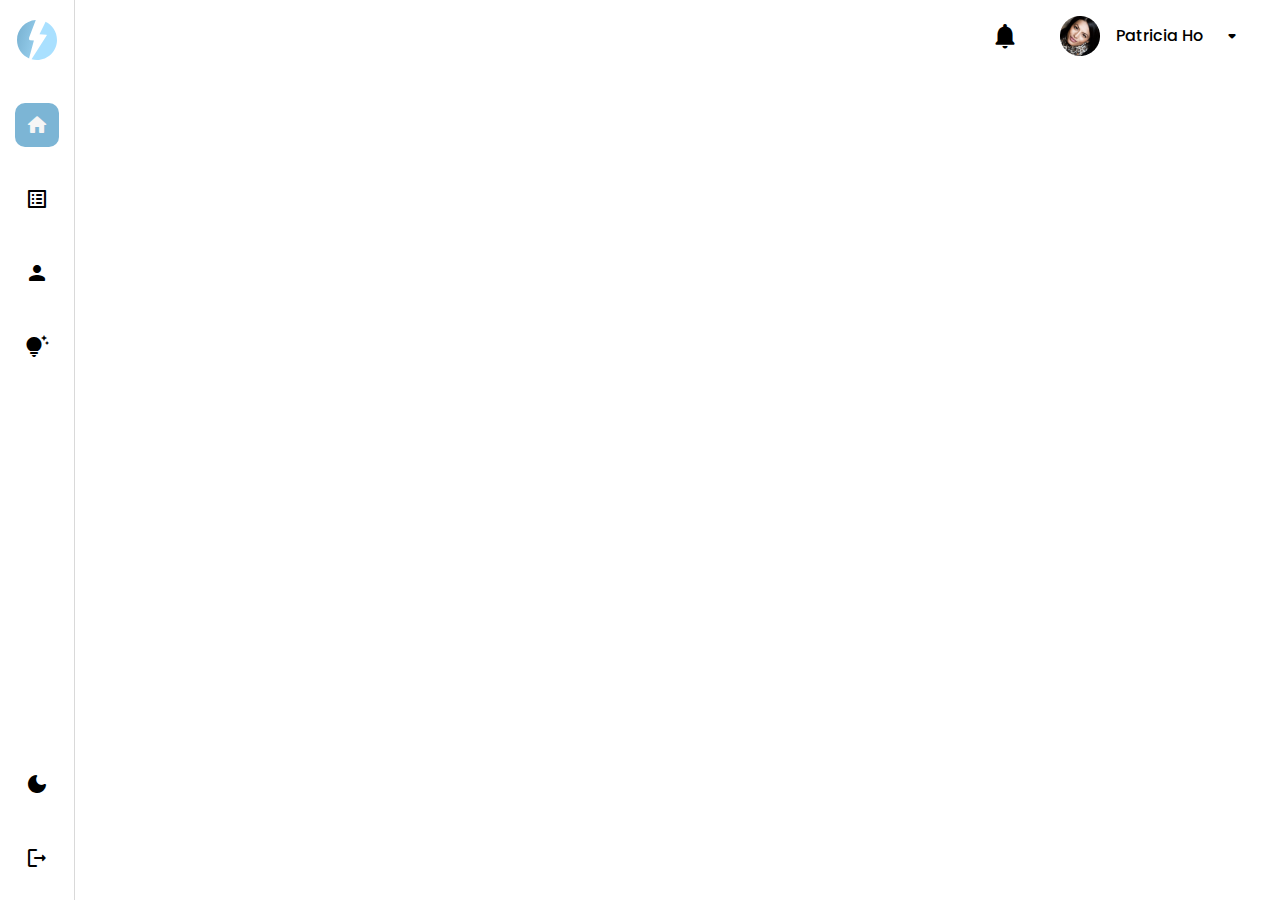
==== dashboard/index.html @ e84d1973 "loader and sidebar for dashboard (sidebar still in progress for responsive)" ====
<!DOCTYPE html>
<html lang="en">
<head>
    <meta charset="UTF-8">
    <meta http-equiv="X-UA-Compatible" content="IE=edge">
    <meta name="viewport" content="width=device-width, initial-scale=1.0">
    <title>Dashboard Sir-Vice</title>

    <link rel="stylesheet" href="../assets/css/reset.css">
    <link rel="stylesheet" href="../assets/css/style-color.css">

    <link rel="stylesheet" href="../assets/css/style-loader.css">

    <link rel="stylesheet" href="../assets/css/style-sidebar.css">

    <!-- Google Material Icons -->
    <link href="https://fonts.googleapis.com/icon?family=Material+Icons+Round" rel="stylesheet">

    <!-- Google Fonts -->
    <link rel="preconnect" href="https://fonts.googleapis.com">
    <link rel="preconnect" href="https://fonts.gstatic.com" crossorigin>
    <link href="https://fonts.googleapis.com/css2?family=Poppins:ital,wght@0,100;0,200;0,300;0,400;0,500;0,600;0,700;0,800;0,900;1,100;1,200;1,300;1,400;1,500;1,600;1,700;1,800;1,900&display=swap" rel="stylesheet">
</head>
<body>
    <!-- Sidebar Start -->
    <nav class="sidebar-navigation">
        <ul>
            <div class="logo">
                <svg width="1033" height="1033" viewBox="0 0 1033 1033" fill="none" xmlns="http://www.w3.org/2000/svg">
                    <path fill-rule="evenodd" clip-rule="evenodd"
                        d="M735.358 47.5911C734.027 53.8801 732.009 60.0085 729.241 65.6858L581.07 369.378L761.891 379.378C769.528 379.801 773.883 388.291 769.771 394.74L375.745 1012.65C420.491 1025.3 467.706 1032.07 516.5 1032.07C801.755 1032.07 1033 800.821 1033 515.566C1033 308.545 911.204 129.971 735.358 47.5911ZM485.172 0L315.851 443.301C302.265 478.813 314.333 524.728 337.593 526.014L436.67 531.493L319.131 964.129C316.338 973.346 314.974 982.508 314.766 991.184C129.753 912.612 0 729.242 0 515.566C0 240.829 214.505 16.1937 485.172 0Z"
                        fill="url(#paint0_linear_306_806)" />
                    <defs>
                        <linearGradient id="paint0_linear_306_806" x1="-93.3623" y1="568.565" x2="989.638" y2="856.065"
                            gradientUnits="userSpaceOnUse">
                            <stop offset="0.0558574" stop-color="#7CB5D5" />
                            <stop offset="0.464388" stop-color="#92CAE9" />
                            <stop offset="0.500492" stop-color="#A9E0FF" />
                            <stop offset="1" stop-color="#A9E0FF" />
                        </linearGradient>
                    </defs>
                </svg>
            </div>

            <li class="active">
                <a href="#"><i class="material-icons-round">home</i></a>
                <span class="tooltip">Home</span>
            </li>
            <li>
                <a href="#"></a><i class="material-icons-round">list_alt</i></a>
                <span class="tooltip">Order</span>
            </li>
            <li>
                <a href="#"><i class="material-icons-round">person</i></a>
                <span class="tooltip">Profile</span>
            </li>
            <li>
                <a href="#"><i class="material-icons-round">tips_and_updates</i></a>
                <span class="tooltip">Tips</span>
            </li>
        </ul>

        <ul>
            <li>
                <i class="material-icons-round">dark_mode</i>
                <span class="tooltip">Dark</span>
            </li>
            <li>
                <i class="material-icons-round">logout</i>
                <span class="tooltip">Logout</span>
            </li>
        </ul>
    </nav>
    <!-- Sidebar End -->

    
    <main>
        <!-- Header Start -->
        <header>
            <nav id="navbar-dashboard">
                <div class="notification-sneakpeek">
                    <button class="notification-dropdown">
                        <i class="material-icons-round">
                            notifications
                        </i>
                    </button>
    
                    <div class="notification-dropdown-content">
                        <div class="notification-title-and-link">
                            <h4>Notification</h4>
                            <a href="#">View All</a>
                        </div>
    
                        <div class="notification-all-messages">
                            <a class="notification-message" href="#">
                                <div class="icon-notification-mark">
                                    <i class="material-icons-round info">info</i>
                                </div>
                                <div class="notification-detail-message">
                                    <h5>You have Incoming Order Today</h5>
                                    <p>Just a friendly reminder that you have an order scheduled for today! Our team is working hard to ensure that your
                                        order is processed and delivered on time. You can check the progress of your order at any time on our website, and
                                        we will keep you updated every step of the way.</p>
                                    <time datetime="2022-04-12">Wednesday, 12 April 2022</time>
                                </div>
                            </a>
    
                            <a class="notification-message" href="#">
                                <div class="icon-notification-mark">
                                    <i class="material-icons-round check">check_circle</i>
                                </div>
                                <div class="notification-detail-message">
                                    <h5>Order Successful!</h5>
                                    <p>Congratulations, your order has been successfully processed! You can now check the progress of your order, and we
                                        look forward to providing you with the best possible experience.</p>
                                    <time datetime="2022-04-10">Monday, 10 April 2022</time>
                                </div>
                                
                            </a>
                            
                        </div>
                    </div>
                </div>
                
    
                <div class="profile-sneakpeek">
                    <button class="profile-dropdown">
                        <img src="../assets/image/profile-example.png" alt="Profile Picture">
                        <p class="fullname">Patricia Ho</p>
                        <i class="material-icons-round">arrow_drop_down</i>
                        <!-- <i class="material-icons-round">arrow_drop_up</i> -->
                    </button>
        
                    <div class="profile-dropdown-content">
                        <div class="profile-general-info">
                            <img src="../assets/image/profile-example.png" alt="Profile Picture">
                            <div class="profile-info">
                                <h6 class="fullname">Patricia Ho</h6>
                                <p class="email-address">hopatricia9820@gmail.com</p>
                            </div>
                        </div>
        
                        <div class="profile-dropdown-menu">
                            <a href="#">
                                <i class="material-icons-round">person</i>
                                <p>Profile</p>
                            </a>
                            <a href="#">
                                <i class="material-icons-round">logout</i>
                                <p>Logout</p>
                            </a>
                        </div>
                    </div>
                </div>
                
            </nav>
        </header>
        <!-- Header End-->

        <!-- Section Start -->
        <section id="#home">
            <div class="container">
                <div class="welcome-for-user">
                    <div class="welcome-content">

                    </div>
                    <div class="welcome-mascot-image">
                        
                    </div>
                </div>
            </div>
        </section>
        <!-- Section End-->
    </main>

    <!-- Main End -->

    <!-- Preloader Start -->
    <div id="preloader">
        <div class="lds-ellipsis">
            <div></div>
            <div></div>
            <div></div>
            <div></div>
        </div>
    </div>
    <!-- Preloader End -->

    <script src="../assets/js/script.js"></script>
    <script src="../assets/js/script-loader.js"></script>
    <script src="../assets/js/script-sidebar.js"></script>
</body>
</html>
---- assets/css/style-color.css ----
:root {
    --background-color: #FFFFFF;
    --text-color: #000000;
    --border-color: #D9D9D9;
    --icon-color: #F5F5F5;
    --icon-color-default: #000000;
    --primary-color: #7CB5D5;
    --button-text-primary-color: #FFFFFF;
    --quote-color: #F2F2F2;
    --footer-background-color: linear-gradient(180deg, rgba(233, 247, 255, 0) 44.06%, #E9F7FF 100%);
    --dots-color: #BEE7FF;

    --success-color: #5CAA96;
}

html[data-theme='light'] {
    --background-color: #FFFFFF;
    --text-color: #000000;
    --border-color: #D9D9D9;
    --icon-color: #F5F5F5;
    --icon-color-default: #000000;
    --primary-color: #7CB5D5;
    --button-text-primary-color: #FFFFFF;
    --quote-color: #F2F2F2;
    --footer-background-color: linear-gradient(180deg, rgba(233, 247, 255, 0) 44.06%, #E9F7FF 100%);
    --dots-color: #BEE7FF;

    --success-color: #5CAA96;
}

/* Masih belum di implement */

/* html[data-theme='dark'] { 
    --background-color: #01162F;
    --text-color: #F5F5F5
    --border-color: #D9D9D9;
    --icon-dolor: #B7E5FF;
    --primary-color: #7CB5D5;
    --quote-color: #F2F2F2;
    --footer-background-color: linear-gradient(180deg, rgba(0, 62, 97, 0) 25.83%, #003E61 100%);
} */
---- assets/css/style-loader.css ----
#preloader{
    width: 100%;
    height: 100vh;
    position: fixed;
    display: flex;
    justify-content: center;
    align-items: center;
    top: 0;
    left: 0;
    background-color: var(--background-color);
    z-index: 10000;
    overflow: hidden;
    transition: opacity 1s ease-in-out; 
}

.lds-ellipsis {
    margin: auto;
    position: relative;
    width: 80px;
    height: 80px;
}

.lds-ellipsis div {
    position: absolute;
    top: 33px;
    width: 13px;
    height: 13px;
    border-radius: 50%;
    background: var(--primary-color);
    animation-timing-function: cubic-bezier(0, 1, 1, 0);
}

.lds-ellipsis div:nth-child(1) {
    left: 8px;
    animation: lds-ellipsis1 0.6s infinite;
}

.lds-ellipsis div:nth-child(2) {
    left: 8px;
    animation: lds-ellipsis2 0.6s infinite;
}

.lds-ellipsis div:nth-child(3) {
    left: 32px;
    animation: lds-ellipsis2 0.6s infinite;
}

.lds-ellipsis div:nth-child(4) {
    left: 56px;
    animation: lds-ellipsis3 0.6s infinite;
}

@keyframes lds-ellipsis1 {
    0% {
        transform: scale(0);
    }

    100% {
        transform: scale(1);
    }
}

@keyframes lds-ellipsis3 {
    0% {
        transform: scale(1);
    }

    100% {
        transform: scale(0);
    }
}

@keyframes lds-ellipsis2 {
    0% {
        transform: translate(0, 0);
    }

    100% {
        transform: translate(24px, 0);
    }
}
---- assets/css/style-sidebar.css ----
* {
	margin: 0;
	padding: 0;
	list-style: none;
	line-height: 1;
	font-family: 'Poppins', sans-serif;
}

body {
	background-color: var(--background-color);
	overflow: hidden;
	display: flex;
	font-family: 'Poppins', sans-serif;
}

/* Color Variables */
.sidebar-navigation {
	min-height: 100vh;
	width: 80px;
	background-color: var(--background-color);
    display: flex;
    flex-direction: column;
    justify-content: space-between;
	border-right: 1px solid var(--border-color);
}

.sidebar-navigation ul {
	text-align: center;
	color: white;
}

.sidebar-navigation > ul .logo {
	margin: auto;
	padding: 20px 0;
}

.sidebar-navigation > ul .logo svg {
	width: 40px;
	height: 40px;
}

.sidebar-navigation ul li {
	padding: 10px;
	margin: 10px auto;
	cursor: pointer;
	transition: all ease-out 120ms;
	position: relative;
}

.sidebar-navigation ul li i.material-icons-round {
	margin: auto;
	color: var(--icon-color-default);
	background-color: none;
	padding: 10px;
	aspect-ratio: 1/1;
	border-radius: 10px;
	font-size: 24px;
	transition: all ease 450ms;
}

.sidebar-navigation ul li .tooltip {
	display: inline-block;
	position: absolute;
	background-color: var(--icon-color);
	margin: 3px 0;
	color: var(--text-color);
	padding: 10px 15px;
	border-radius: 3px;
	left: 90px;
	opacity: 0;
	visibility: hidden;
	font-size: 12px;
	border: 1px solid var(--border-color);
}

.sidebar-navigation ul li:hover i.material-icons-round{
	background-color: var(--border-color);
}

.sidebar-navigation ul li:hover .tooltip {
	visibility: visible;
	opacity: 1;
}

.sidebar-navigation ul li.active i.material-icons-round  {
	color: var(--icon-color);
	background-color: var(--primary-color);
}

/* Header for Navbar in Dashboard */
main {
	width: 100%;
	padding: 10px;
}

header {
	width: 100%;
}

header > nav#navbar-dashboard{
	display: flex;
	justify-content: flex-end;
	align-items: center;
	padding: 0 15px;
	gap: 20px;
}

/* Notification */

header > nav#navbar-dashboard > .notification-sneakpeek > button.notification-dropdown { 
	display: flex;
	justify-content: space-around;
	align-items: center;
	gap: 10px;
	padding: 5px;
	border: 1px solid transparent;
	border-radius: 5px;
	background: none;
	transition: 0.2s all ease-in-out;
}

header > nav#navbar-dashboard > .notification-sneakpeek > button.notification-dropdown:hover {
	border: 1px solid var(--border-color);
	transition: 0.2s all ease-in-out;
}

header > nav#navbar-dashboard > .notification-sneakpeek > button.notification-dropdown > i {
	font-size: 30px;
	padding: 3px;
	color: var(--icon-color-default);
}

header > nav#navbar-dashboard > .notification-sneakpeek > .notification-dropdown-content {
	display: none;
	margin-top: 10px;
	padding: 15px 25px;
	right: 250px;
	position: absolute;
	background-color: var(--background-color);
	max-width: 400px;
	max-height: 400px;
	box-shadow: 0px 8px 16px 0px rgba(0,0,0,0.1);
	border-radius: 10px;
	border: 2px solid var(--border-color);
	z-index: 1;
	overflow-y: hidden;
}

header > nav#navbar-dashboard > .notification-sneakpeek > .notification-dropdown-content.show {
	display: block;
}

header > nav#navbar-dashboard > .notification-sneakpeek:has(.notification-dropdown-content.show) > button.notification-dropdown{
	border: 1px solid var(--border-color);
	border-radius: 10px;
	transition: 0.2s all ease-in-out;
}

header > nav#navbar-dashboard > .notification-sneakpeek > .notification-dropdown-content > .notification-title-and-link {
	display: flex;
	justify-content: space-between;
	align-items: flex-end;
	padding: 10px 0 15px 0;
	height: 20px;
}

header > nav#navbar-dashboard > .notification-sneakpeek > .notification-dropdown-content > .notification-title-and-link > h4 {
	font-size: 20px;
	font-weight: 500;
	color: var(--text-color);
}

header > nav#navbar-dashboard > .notification-sneakpeek > .notification-dropdown-content > .notification-title-and-link > a {
	font-size: 14px;
	font-weight: 400;
	color: var(--primary-color);
	text-decoration: none;
}

header > nav#navbar-dashboard > .notification-sneakpeek > .notification-dropdown-content > .notification-all-messages {
	display: flex;
	flex-direction: column;
	gap: 10px;
	height: 300px;
	overflow-y: scroll;
}

header > nav#navbar-dashboard > .notification-sneakpeek > .notification-dropdown-content > .notification-all-messages::-webkit-scrollbar {
	width: 10px;
	display: none;
}

header > nav#navbar-dashboard > .notification-sneakpeek > .notification-dropdown-content > .notification-all-messages > a.notification-message{
	display: flex;
	padding: 20px 15px;
	border-radius: 10px;
	border: 2px solid var(--border-color);
	gap: 15px;
	text-decoration: none;
}

header > nav#navbar-dashboard > .notification-sneakpeek > .notification-dropdown-content > .notification-all-messages > a.notification-message > .icon-notification-mark > i{
	font-size: 36px;
	margin-top: -5px;
}

header > nav#navbar-dashboard > .notification-sneakpeek > .notification-dropdown-content > .notification-all-messages > a.notification-message > .icon-notification-mark > i.info{
	color: var(--primary-color);
}

header > nav#navbar-dashboard > .notification-sneakpeek > .notification-dropdown-content > .notification-all-messages > a.notification-message > .icon-notification-mark > i.check{
	color: var(--success-color);
}

header > nav#navbar-dashboard > .notification-sneakpeek > .notification-dropdown-content > .notification-all-messages > a.notification-message > .notification-detail-message {
	display: flex;
	flex-direction: column;
	gap: 10px;
}

header > nav#navbar-dashboard > .notification-sneakpeek > .notification-dropdown-content > .notification-all-messages > a.notification-message > .notification-detail-message > h5{
	font-size: 16px;
	font-weight: 500;
	color: var(--text-color);
	line-height: 24px;
}

header > nav#navbar-dashboard > .notification-sneakpeek > .notification-dropdown-content > .notification-all-messages > a.notification-message > .notification-detail-message > p{
	font-size: 14px;
	font-weight: 400;
	color: var(--text-color);
	line-height: 24px;
}

header > nav#navbar-dashboard > .notification-sneakpeek > .notification-dropdown-content > .notification-all-messages > a.notification-message > .notification-detail-message > time{
	font-size: 12px;
	font-weight: 300;
	color: var(--text-color);
	line-height: 24px;
}

/* For profile dropdown */

header > nav#navbar-dashboard > .profile-sneakpeek > button.profile-dropdown{
	display: flex;
	justify-content: space-around;
	align-items: center;
	gap: 10px;
	padding: 5px 10px;
	border: 1px solid transparent;
	border-radius: 5px;
	background: none;
	transition: 0.2s all ease-in-out;
}

header > nav#navbar-dashboard > .profile-sneakpeek > button.profile-dropdown:hover {
	border: 1px solid var(--border-color);
	transition: 0.2s all ease-in-out;
}

header > nav#navbar-dashboard > .profile-sneakpeek > button.profile-dropdown > p.fullname {
	font-size: 16px;
	min-width: 100px;
	font-weight: 500;
	color: var(--text-color);
}

header > nav#navbar-dashboard > .profile-sneakpeek > .profile-dropdown-content {
	display: none;
	margin-top: 10px;
	right: 25px;
	position: absolute;
	background-color: var(--background-color);
	min-width: 160px;
	box-shadow: 0px 8px 16px 0px rgba(0,0,0,0.1);
	border-radius: 10px;
	border: 2px solid var(--border-color);
	z-index: 1;
}

header > nav#navbar-dashboard > .profile-sneakpeek > .profile-dropdown-content.show {
	display: block;
}

header > nav#navbar-dashboard > .profile-sneakpeek:has(.profile-dropdown-content.show) > button.profile-dropdown{
	border: 1px solid var(--border-color);
	border-radius: 10px;
	transition: 0.2s all ease-in-out;
}

header > nav#navbar-dashboard > .profile-sneakpeek > .profile-dropdown-content > .profile-general-info {
	display: flex;
	justify-content: space-between;
	margin: 15px 20px 0px 20px;
	padding-bottom: 15px;
	align-items: center;
	gap: 15px;
	border-bottom: 2px solid var(--border-color);
}

header > nav#navbar-dashboard > .profile-sneakpeek > .profile-dropdown-content > .profile-general-info > img {
	width: 50px;
	aspect-ratio: 1/1;
	border-radius: 50%;
	margin: auto;
}

header > nav#navbar-dashboard > .profile-sneakpeek > .profile-dropdown-content > .profile-general-info > .profile-info {
	display: flex;
	flex-direction: column;
	justify-content: center;
	gap: 8px;
}

header > nav#navbar-dashboard > .profile-sneakpeek > .profile-dropdown-content > .profile-general-info > .profile-info > h6.fullname {
	font-size: 16px;
	font-weight: 500;
	color: var(--text-color);
}

header > nav#navbar-dashboard > .profile-sneakpeek > .profile-dropdown-content > .profile-general-info > .profile-info > p.email-address {
	font-size: 12px;
	color: var(--text-color);
}

header > nav#navbar-dashboard > .profile-sneakpeek > .profile-dropdown-content > .profile-dropdown-menu {
	display: flex;
	flex-direction: column;
	justify-content: center;
	padding: 10px 0;
}

header > nav#navbar-dashboard > .profile-sneakpeek > .profile-dropdown-content > .profile-dropdown-menu > a{
	display: flex;
	align-items: center;
	text-decoration: none;
	gap: 20px;
	font-size: 14px;
	padding: 10px 20px;
	color: var(--text-color);
	transition: 0.2s all ease-in-out;
}

header > nav#navbar-dashboard > .profile-sneakpeek > .profile-dropdown-content > .profile-dropdown-menu > a:hover{
	background-color: var(--border-color);
	transition: 0.2s all ease-in-out;
}

header > nav#navbar-dashboard > .profile-sneakpeek > .profile-dropdown-content > .profile-dropdown-menu > a > i{
	text-align: center;
}

@media screen and (max-width: 800px) {
	header > nav#navbar-dashboard > .notification-sneakpeek > .notification-dropdown-content {
		right: 10px;
		max-width: 240px;
	}
}

@media screen and (max-width: 400px) {
	header > nav#navbar-dashboard {
		padding: 0 5px;
	}

	header > nav#navbar-dashboard > .notification-sneakpeek > .notification-dropdown-content {
		right: 5px;
		padding: 10px 20px;
		max-width: 200px;
	}

	header > nav#navbar-dashboard > .notification-sneakpeek > .notification-dropdown-content > .notification-title-and-link > h4 {
		font-size: 16px;
	}
	
	header > nav#navbar-dashboard > .notification-sneakpeek > .notification-dropdown-content > .notification-title-and-link > a {
		font-size: 12px;
		font-weight: 400;
		color: var(--primary-color);
		text-decoration: none;
	}

	header > nav#navbar-dashboard > .notification-sneakpeek > .notification-dropdown-content > .notification-all-messages > a.notification-message > .icon-notification-mark > i {
		font-size: 30px;
		margin-top: 0px;
	}

	header > nav#navbar-dashboard > .notification-sneakpeek > .notification-dropdown-content > .notification-all-messages > a.notification-message > .notification-detail-message > h5{
		font-size: 14px;
	}
	
	header > nav#navbar-dashboard > .notification-sneakpeek > .notification-dropdown-content > .notification-all-messages > a.notification-message > .notification-detail-message > p{
		font-size: 12px;
	}
	
	header > nav#navbar-dashboard > .notification-sneakpeek > .notification-dropdown-content > .notification-all-messages > a.notification-message > .notification-detail-message > time{
		font-size: 10px;
	}

	header > nav#navbar-dashboard > .profile-sneakpeek > .profile-dropdown-content {
		right: 5px;
		max-width: 200px;
	}

	header > nav#navbar-dashboard > .profile-sneakpeek > button.profile-dropdown > p.fullname {
		display: none;
	}

	header > nav#navbar-dashboard > .profile-sneakpeek > .profile-dropdown-content > .profile-general-info > img {
		display: none;
	}

	header > nav#navbar-dashboard > .profile-sneakpeek > .profile-dropdown-content > .profile-general-info > .profile-info > h6.fullname {
		font-size: 14px;
		text-align: center;
	}

	header > nav#navbar-dashboard > .profile-sneakpeek > .profile-dropdown-content > .profile-general-info > .profile-info > p.email-address {
		font-size: 10px;
		text-align: center;
	}

	header > nav#navbar-dashboard > .profile-sneakpeek > .profile-dropdown-content > .profile-dropdown-menu > a{
		gap: 10px;
		font-size: 12px;
		padding: 5px 20px;
	}
}
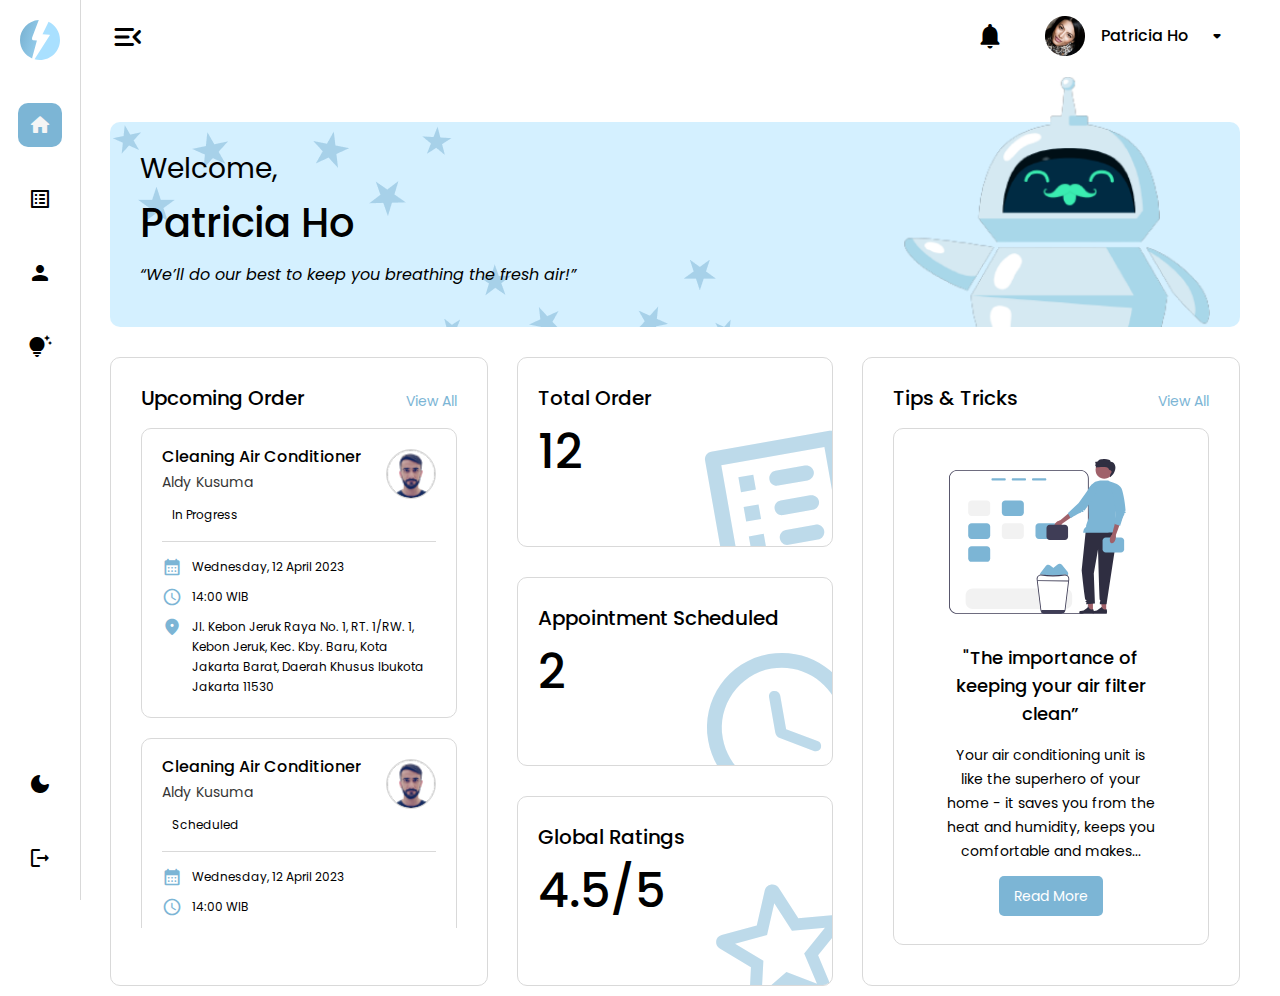
==== commit dce781b0: "continuing the dashboard" ====
--- a/dashboard/index.html
+++ b/dashboard/index.html
@@ -12,6 +12,7 @@
     <link rel="stylesheet" href="../assets/css/style-loader.css">
 
     <link rel="stylesheet" href="../assets/css/style-sidebar.css">
+    <link rel="stylesheet" href="../assets/css/style-dashboard.css">
 
     <!-- Google Material Icons -->
     <link href="https://fonts.googleapis.com/icon?family=Material+Icons+Round" rel="stylesheet">
@@ -23,7 +24,7 @@
 </head>
 <body>
     <!-- Sidebar Start -->
-    <nav class="sidebar-navigation">
+    <nav class="sidebar-navigation open">
         <ul>
             <div class="logo">
                 <svg width="1033" height="1033" viewBox="0 0 1033 1033" fill="none" xmlns="http://www.w3.org/2000/svg">
@@ -47,7 +48,7 @@
                 <span class="tooltip">Home</span>
             </li>
             <li>
-                <a href="#"></a><i class="material-icons-round">list_alt</i></a>
+                <a href="#"><i class="material-icons-round">list_alt</i></a>
                 <span class="tooltip">Order</span>
             </li>
             <li>
@@ -72,100 +73,224 @@
         </ul>
     </nav>
     <!-- Sidebar End -->
-
     
     <main>
         <!-- Header Start -->
         <header>
             <nav id="navbar-dashboard">
-                <div class="notification-sneakpeek">
-                    <button class="notification-dropdown">
-                        <i class="material-icons-round">
-                            notifications
-                        </i>
-                    </button>
-    
-                    <div class="notification-dropdown-content">
-                        <div class="notification-title-and-link">
-                            <h4>Notification</h4>
-                            <a href="#">View All</a>
-                        </div>
-    
-                        <div class="notification-all-messages">
-                            <a class="notification-message" href="#">
-                                <div class="icon-notification-mark">
-                                    <i class="material-icons-round info">info</i>
-                                </div>
-                                <div class="notification-detail-message">
-                                    <h5>You have Incoming Order Today</h5>
-                                    <p>Just a friendly reminder that you have an order scheduled for today! Our team is working hard to ensure that your
-                                        order is processed and delivered on time. You can check the progress of your order at any time on our website, and
-                                        we will keep you updated every step of the way.</p>
-                                    <time datetime="2022-04-12">Wednesday, 12 April 2022</time>
-                                </div>
-                            </a>
-    
-                            <a class="notification-message" href="#">
-                                <div class="icon-notification-mark">
-                                    <i class="material-icons-round check">check_circle</i>
-                                </div>
-                                <div class="notification-detail-message">
-                                    <h5>Order Successful!</h5>
-                                    <p>Congratulations, your order has been successfully processed! You can now check the progress of your order, and we
-                                        look forward to providing you with the best possible experience.</p>
-                                    <time datetime="2022-04-10">Monday, 10 April 2022</time>
-                                </div>
+                <div class="header-left" onclick="changeImage()">
+                    <div class="sidebar-toggle" id="hamburger">
+                        <i class="material-icons-round">menu</i>
+                    </div>
+
+                    <div class="sidebar-toggle" id="hamburger-close">
+                        <i class="material-icons-round">menu_open</i>
+                    </div>
+                </div>
+
+                <div class="sneakpeek">
+                    <div class="notification-sneakpeek">
+                        <button class="notification-dropdown">
+                            <i class="material-icons-round">
+                                notifications
+                            </i>
+                        </button>
+        
+                        <div class="notification-dropdown-content">
+                            <div class="notification-title-and-link">
+                                <h4>Notification</h4>
+                                <a href="#">View All</a>
+                            </div>
+        
+                            <div class="notification-all-messages">
+                                <a class="notification-message" href="#">
+                                    <div class="icon-notification-mark">
+                                        <i class="material-icons-round info">info</i>
+                                    </div>
+                                    <div class="notification-detail-message">
+                                        <h5>You have Incoming Order Today</h5>
+                                        <p>Just a friendly reminder that you have an order scheduled for today! Our team is working hard to ensure that your
+                                            order is processed and delivered on time. You can check the progress of your order at any time on our website, and
+                                            we will keep you updated every step of the way.</p>
+                                        <time datetime="2022-04-12">Wednesday, 12 April 2022</time>
+                                    </div>
+                                </a>
+        
+                                <a class="notification-message" href="#">
+                                    <div class="icon-notification-mark">
+                                        <i class="material-icons-round check">check_circle</i>
+                                    </div>
+                                    <div class="notification-detail-message">
+                                        <h5>Order Successful!</h5>
+                                        <p>Congratulations, your order has been successfully processed! You can now check the progress of your order, and we
+                                            look forward to providing you with the best possible experience.</p>
+                                        <time datetime="2022-04-10">Monday, 10 April 2022</time>
+                                    </div>
+                                    
+                                </a>
                                 
-                            </a>
-                            
+                            </div>
+                        </div>
+                    </div>
+        
+                    <div class="profile-sneakpeek">
+                        <button class="profile-dropdown">
+                            <img src="../assets/image/profile-example.png" alt="Profile Picture">
+                            <p class="fullname">Patricia Ho</p>
+                            <i class="material-icons-round">arrow_drop_down</i>
+                            <!-- <i class="material-icons-round">arrow_drop_up</i> -->
+                        </button>
+            
+                        <div class="profile-dropdown-content">
+                            <div class="profile-general-info">
+                                <img src="../assets/image/profile-example.png" alt="Profile Picture">
+                                <div class="profile-info">
+                                    <h6 class="fullname">Patricia Ho</h6>
+                                    <p class="email-address">hopatricia9820@gmail.com</p>
+                                </div>
+                            </div>
+            
+                            <div class="profile-dropdown-menu">
+                                <a href="#">
+                                    <i class="material-icons-round">person</i>
+                                    <p>Profile</p>
+                                </a>
+                                <a href="#">
+                                    <i class="material-icons-round">logout</i>
+                                    <p>Logout</p>
+                                </a>
+                            </div>
                         </div>
                     </div>
                 </div>
-                
-    
-                <div class="profile-sneakpeek">
-                    <button class="profile-dropdown">
-                        <img src="../assets/image/profile-example.png" alt="Profile Picture">
-                        <p class="fullname">Patricia Ho</p>
-                        <i class="material-icons-round">arrow_drop_down</i>
-                        <!-- <i class="material-icons-round">arrow_drop_up</i> -->
-                    </button>
-        
-                    <div class="profile-dropdown-content">
-                        <div class="profile-general-info">
-                            <img src="../assets/image/profile-example.png" alt="Profile Picture">
-                            <div class="profile-info">
-                                <h6 class="fullname">Patricia Ho</h6>
-                                <p class="email-address">hopatricia9820@gmail.com</p>
-                            </div>
-                        </div>
-        
-                        <div class="profile-dropdown-menu">
-                            <a href="#">
-                                <i class="material-icons-round">person</i>
-                                <p>Profile</p>
-                            </a>
-                            <a href="#">
-                                <i class="material-icons-round">logout</i>
-                                <p>Logout</p>
-                            </a>
-                        </div>
-                    </div>
-                </div>
-                
             </nav>
         </header>
         <!-- Header End-->
 
         <!-- Section Start -->
-        <section id="#home">
+        <section id="home">
             <div class="container">
                 <div class="welcome-for-user">
                     <div class="welcome-content">
-
+                        <h4 class="welcome">Welcome,</h4>
+                        <h1 class="username">Patricia Ho</h1>
+                        <p class="quote">“We’ll do our best to keep you breathing the fresh air!”</p>
                     </div>
                     <div class="welcome-mascot-image">
-                        
+                        <img src="../assets/image/mascot-welcome-crop.png" alt="Mascot Is Welcoming User">
+                    </div>
+                </div>
+
+                <div class="main-content">
+                    <div class="upcoming-order">
+                        <div class="upcoming-order-header">
+                            <h5 class="title">Upcoming Order</h5>
+                            <a href="#">View All</a>
+                        </div>
+                        <div class="upcoming-order-cards">
+                            <a class="upcoming-order-card" href="#">
+                                <div class="service-technician-status-info">
+                                    <div class="service-technician-info">
+                                        <div class="general-info">
+                                            <p class="service-type">Cleaning Air Conditioner</p>
+                                            <p class="technician-name">Aldy Kusuma</p>
+                                        </div>
+                                        <img src="../assets/image/technician-profile/technician-profile-1.png" alt="Technician Profile Picture">
+                                    </div>
+                                    <div class="status-progress-info">
+                                        <p class="status in-progress">In Progress</p>
+                                    </div>
+                                </div>
+
+                                <div class="date-time-location-info">
+                                    <div class="date-info">
+                                        <i class="material-icons-round">calendar_month</i>
+                                        <time datetime="2023-04-12">Wednesday, 12 April 2023</time>
+                                    </div>
+                                    <div class="time">
+                                        <i class="material-icons-round">access_time</i>
+                                        <time datetime="14:00">14:00 WIB</time>
+                                    </div>
+                                    <div class="location">
+                                        <i class="material-icons-round">location_on</i>
+                                        <address>Jl. Kebon Jeruk Raya No. 1, RT. 1/RW. 1, Kebon Jeruk, Kec. Kby. Baru, Kota Jakarta Barat, Daerah Khusus Ibukota Jakarta 11530</address>
+                                    </div>
+                                </div>
+                            </a>
+
+                            <a class="upcoming-order-card" href="#">
+                                <div class="service-technician-status-info">
+                                    <div class="service-technician-info">
+                                        <div class="general-info">
+                                            <p class="service-type">Cleaning Air Conditioner</p>
+                                            <p class="technician-name">Aldy Kusuma</p>
+                                        </div>
+                                        <img src="../assets/image/technician-profile/technician-profile-1.png" alt="Technician Profile Picture">
+                                    </div>
+                                    <div class="status-progress-info">
+                                        <p class="status scheduled">Scheduled</p>
+                                    </div>
+                                </div>
+
+                                <div class="date-time-location-info">
+                                    <div class="date-info">
+                                        <i class="material-icons-round">calendar_month</i>
+                                        <time datetime="2023-04-12">Wednesday, 12 April 2023</time>
+                                    </div>
+                                    <div class="time">
+                                        <i class="material-icons-round">access_time</i>
+                                        <time datetime="14:00">14:00 WIB</time>
+                                    </div>
+                                    <div class="location">
+                                        <i class="material-icons-round">location_on</i>
+                                        <address>Jl. Kebon Jeruk Raya No. 1, RT. 1/RW. 1, Kebon Jeruk, Kec. Kby. Baru, Kota Jakarta Barat, Daerah Khusus Ibukota Jakarta 11530</address>
+                                    </div>
+                                </div>
+                            </a>
+                        </div>
+
+                    </div>
+
+                    <div class="total-summary">
+                        <div class="total-order-card">
+                            <h5 class="title">Total Order</h5>
+                            <p class="total-order-number">12</p>
+                            <i class="material-icons-round">list_alt</i>
+                        </div>
+
+                        <div class="appointment-scheduled-card">
+                            <h5 class="title">Appointment Scheduled</h5>
+                            <p class="appointment-scheduled-number">2</p>
+                            <i class="material-icons-round">access_time</i>
+                        </div>
+
+                        <div class="global-ratings-card">
+                            <h5 class="title">Global Ratings</h5>
+                            <p class="global-ratings-number">4.5/5</p>
+                            <i class="material-icons-round">star_border</i>
+                        </div>
+                    </div>
+
+                    <div class="tips-and-tricks">
+                        <div class="tips-and-tricks-header">
+                            <h5 class="title">Tips & Tricks</h5>
+                            <a href="#">View All</a>
+                        </div>
+
+                        <div class="tips-and-tricks-cards">
+                            <div class="tips-and-tricks-card">
+                                <div class="tips-and-tricks-vector">
+                                    <img src="../assets/svg/tips-and-tricks-cleaning.svg" alt="">
+                                </div>
+                                <div class="tips-and-tricks-content">
+                                    <h6 class="title">"The importance of keeping your air filter clean”</h6>
+                                    <p class="description">Your air conditioning unit is like the superhero of your home - it saves you from the heat and humidity, keeps you comfortable and makes...</p>
+                                    <div class="go-to-detail-content">
+                                        <a class="read-more" href="#">Read More</a>
+                                    </div>
+                                </div>
+                            </div>
+                        </div>
                     </div>
                 </div>
             </div>
--- a/assets/css/style-color.css
+++ b/assets/css/style-color.css
@@ -11,6 +11,7 @@
     --dots-color: #BEE7FF;
 
     --success-color: #5CAA96;
+    --background-welcome: rgba(170, 225, 255, 0.5);
 }
 
 html[data-theme='light'] {
--- a/assets/css/style-sidebar.css
+++ b/assets/css/style-sidebar.css
@@ -8,7 +8,6 @@
 
 body {
 	background-color: var(--background-color);
-	overflow: hidden;
 	display: flex;
 	font-family: 'Poppins', sans-serif;
 }
@@ -17,11 +16,22 @@
 .sidebar-navigation {
 	min-height: 100vh;
 	width: 80px;
+	position: fixed;
 	background-color: var(--background-color);
     display: flex;
     flex-direction: column;
     justify-content: space-between;
 	border-right: 1px solid var(--border-color);
+}
+
+.sidebar-navigation {
+	left: -80px;
+	transition: all ease-in-out 0.2s;
+}
+
+.sidebar-navigation.open {
+	left: 0;
+	transition: all ease-in-out 0.2s;
 }
 
 .sidebar-navigation ul {
@@ -90,24 +100,59 @@
 /* Header for Navbar in Dashboard */
 main {
 	width: 100%;
-	padding: 10px;
+	padding: 10px 10px 10px 0px;
+	transition: all ease-in-out 0.2s;
+}
+
+body:has(.sidebar-navigation.open) > main {
+	padding: 10px 10px 10px 80px;
+	transition: all ease-in-out 0.2s;
 }
 
 header {
 	width: 100%;
 }
 
-header > nav#navbar-dashboard{
+header > nav#navbar-dashboard {
+	display: flex;
+	justify-content: space-between;
+	align-items: center;
+	padding: 0px 30px;
+}
+
+header > nav#navbar-dashboard > .header-left {
+	margin-top: 5px;
+}
+
+header > nav#navbar-dashboard > .header-left > #hamburger{
+	position: relative;
+	display: none;
+	width: 100%;
+	height: 100%;
+}
+
+header > nav#navbar-dashboard > .header-left > #hamburger-close{
+	position: relative;
+	display: block;
+	width: 100%;
+	height: 100%;
+}
+
+header > nav#navbar-dashboard > .header-left > #hamburger > i,
+header > nav#navbar-dashboard > .header-left > #hamburger-close > i {
+	font-size: 36px;
+}
+
+header > nav#navbar-dashboard > .sneakpeek{
 	display: flex;
 	justify-content: flex-end;
 	align-items: center;
-	padding: 0 15px;
 	gap: 20px;
 }
 
 /* Notification */
 
-header > nav#navbar-dashboard > .notification-sneakpeek > button.notification-dropdown { 
+header > nav#navbar-dashboard > .sneakpeek > .notification-sneakpeek > button.notification-dropdown { 
 	display: flex;
 	justify-content: space-around;
 	align-items: center;
@@ -119,18 +164,18 @@
 	transition: 0.2s all ease-in-out;
 }
 
-header > nav#navbar-dashboard > .notification-sneakpeek > button.notification-dropdown:hover {
+header > nav#navbar-dashboard > .sneakpeek > .notification-sneakpeek > button.notification-dropdown:hover {
 	border: 1px solid var(--border-color);
 	transition: 0.2s all ease-in-out;
 }
 
-header > nav#navbar-dashboard > .notification-sneakpeek > button.notification-dropdown > i {
+header > nav#navbar-dashboard > .sneakpeek > .notification-sneakpeek > button.notification-dropdown > i {
 	font-size: 30px;
 	padding: 3px;
 	color: var(--icon-color-default);
 }
 
-header > nav#navbar-dashboard > .notification-sneakpeek > .notification-dropdown-content {
+header > nav#navbar-dashboard > .sneakpeek > .notification-sneakpeek > .notification-dropdown-content {
 	display: none;
 	margin-top: 10px;
 	padding: 15px 25px;
@@ -146,17 +191,17 @@
 	overflow-y: hidden;
 }
 
-header > nav#navbar-dashboard > .notification-sneakpeek > .notification-dropdown-content.show {
+header > nav#navbar-dashboard > .sneakpeek > .notification-sneakpeek > .notification-dropdown-content.show {
 	display: block;
 }
 
-header > nav#navbar-dashboard > .notification-sneakpeek:has(.notification-dropdown-content.show) > button.notification-dropdown{
+header > nav#navbar-dashboard > .sneakpeek > .notification-sneakpeek:has(.notification-dropdown-content.show) > button.notification-dropdown{
 	border: 1px solid var(--border-color);
 	border-radius: 10px;
 	transition: 0.2s all ease-in-out;
 }
 
-header > nav#navbar-dashboard > .notification-sneakpeek > .notification-dropdown-content > .notification-title-and-link {
+header > nav#navbar-dashboard > .sneakpeek > .notification-sneakpeek > .notification-dropdown-content > .notification-title-and-link {
 	display: flex;
 	justify-content: space-between;
 	align-items: flex-end;
@@ -164,20 +209,20 @@
 	height: 20px;
 }
 
-header > nav#navbar-dashboard > .notification-sneakpeek > .notification-dropdown-content > .notification-title-and-link > h4 {
+header > nav#navbar-dashboard > .sneakpeek > .notification-sneakpeek > .notification-dropdown-content > .notification-title-and-link > h4 {
 	font-size: 20px;
 	font-weight: 500;
 	color: var(--text-color);
 }
 
-header > nav#navbar-dashboard > .notification-sneakpeek > .notification-dropdown-content > .notification-title-and-link > a {
+header > nav#navbar-dashboard > .sneakpeek > .notification-sneakpeek > .notification-dropdown-content > .notification-title-and-link > a {
 	font-size: 14px;
 	font-weight: 400;
 	color: var(--primary-color);
 	text-decoration: none;
 }
 
-header > nav#navbar-dashboard > .notification-sneakpeek > .notification-dropdown-content > .notification-all-messages {
+header > nav#navbar-dashboard > .sneakpeek > .notification-sneakpeek > .notification-dropdown-content > .notification-all-messages {
 	display: flex;
 	flex-direction: column;
 	gap: 10px;
@@ -185,12 +230,12 @@
 	overflow-y: scroll;
 }
 
-header > nav#navbar-dashboard > .notification-sneakpeek > .notification-dropdown-content > .notification-all-messages::-webkit-scrollbar {
+header > nav#navbar-dashboard > .sneakpeek > .notification-sneakpeek > .notification-dropdown-content > .notification-all-messages::-webkit-scrollbar {
 	width: 10px;
 	display: none;
 }
 
-header > nav#navbar-dashboard > .notification-sneakpeek > .notification-dropdown-content > .notification-all-messages > a.notification-message{
+header > nav#navbar-dashboard > .sneakpeek > .notification-sneakpeek > .notification-dropdown-content > .notification-all-messages > a.notification-message{
 	display: flex;
 	padding: 20px 15px;
 	border-radius: 10px;
@@ -199,40 +244,40 @@
 	text-decoration: none;
 }
 
-header > nav#navbar-dashboard > .notification-sneakpeek > .notification-dropdown-content > .notification-all-messages > a.notification-message > .icon-notification-mark > i{
+header > nav#navbar-dashboard > .sneakpeek > .notification-sneakpeek > .notification-dropdown-content > .notification-all-messages > a.notification-message > .icon-notification-mark > i{
 	font-size: 36px;
 	margin-top: -5px;
 }
 
-header > nav#navbar-dashboard > .notification-sneakpeek > .notification-dropdown-content > .notification-all-messages > a.notification-message > .icon-notification-mark > i.info{
+header > nav#navbar-dashboard > .sneakpeek > .notification-sneakpeek > .notification-dropdown-content > .notification-all-messages > a.notification-message > .icon-notification-mark > i.info{
 	color: var(--primary-color);
 }
 
-header > nav#navbar-dashboard > .notification-sneakpeek > .notification-dropdown-content > .notification-all-messages > a.notification-message > .icon-notification-mark > i.check{
+header > nav#navbar-dashboard > .sneakpeek > .notification-sneakpeek > .notification-dropdown-content > .notification-all-messages > a.notification-message > .icon-notification-mark > i.check{
 	color: var(--success-color);
 }
 
-header > nav#navbar-dashboard > .notification-sneakpeek > .notification-dropdown-content > .notification-all-messages > a.notification-message > .notification-detail-message {
+header > nav#navbar-dashboard > .sneakpeek > .notification-sneakpeek > .notification-dropdown-content > .notification-all-messages > a.notification-message > .notification-detail-message {
 	display: flex;
 	flex-direction: column;
 	gap: 10px;
 }
 
-header > nav#navbar-dashboard > .notification-sneakpeek > .notification-dropdown-content > .notification-all-messages > a.notification-message > .notification-detail-message > h5{
+header > nav#navbar-dashboard > .sneakpeek > .notification-sneakpeek > .notification-dropdown-content > .notification-all-messages > a.notification-message > .notification-detail-message > h5{
 	font-size: 16px;
 	font-weight: 500;
 	color: var(--text-color);
 	line-height: 24px;
 }
 
-header > nav#navbar-dashboard > .notification-sneakpeek > .notification-dropdown-content > .notification-all-messages > a.notification-message > .notification-detail-message > p{
+header > nav#navbar-dashboard > .sneakpeek > .notification-sneakpeek > .notification-dropdown-content > .notification-all-messages > a.notification-message > .notification-detail-message > p{
 	font-size: 14px;
 	font-weight: 400;
 	color: var(--text-color);
 	line-height: 24px;
 }
 
-header > nav#navbar-dashboard > .notification-sneakpeek > .notification-dropdown-content > .notification-all-messages > a.notification-message > .notification-detail-message > time{
+header > nav#navbar-dashboard > .sneakpeek > .notification-sneakpeek > .notification-dropdown-content > .notification-all-messages > a.notification-message > .notification-detail-message > time{
 	font-size: 12px;
 	font-weight: 300;
 	color: var(--text-color);
@@ -241,7 +286,7 @@
 
 /* For profile dropdown */
 
-header > nav#navbar-dashboard > .profile-sneakpeek > button.profile-dropdown{
+header > nav#navbar-dashboard > .sneakpeek > .profile-sneakpeek > button.profile-dropdown{
 	display: flex;
 	justify-content: space-around;
 	align-items: center;
@@ -253,19 +298,19 @@
 	transition: 0.2s all ease-in-out;
 }
 
-header > nav#navbar-dashboard > .profile-sneakpeek > button.profile-dropdown:hover {
+header > nav#navbar-dashboard > .sneakpeek > .profile-sneakpeek > button.profile-dropdown:hover {
 	border: 1px solid var(--border-color);
 	transition: 0.2s all ease-in-out;
 }
 
-header > nav#navbar-dashboard > .profile-sneakpeek > button.profile-dropdown > p.fullname {
+header > nav#navbar-dashboard > .sneakpeek > .profile-sneakpeek > button.profile-dropdown > p.fullname {
 	font-size: 16px;
 	min-width: 100px;
 	font-weight: 500;
 	color: var(--text-color);
 }
 
-header > nav#navbar-dashboard > .profile-sneakpeek > .profile-dropdown-content {
+header > nav#navbar-dashboard > .sneakpeek > .profile-sneakpeek > .profile-dropdown-content {
 	display: none;
 	margin-top: 10px;
 	right: 25px;
@@ -278,17 +323,17 @@
 	z-index: 1;
 }
 
-header > nav#navbar-dashboard > .profile-sneakpeek > .profile-dropdown-content.show {
+header > nav#navbar-dashboard > .sneakpeek > .profile-sneakpeek > .profile-dropdown-content.show {
 	display: block;
 }
 
-header > nav#navbar-dashboard > .profile-sneakpeek:has(.profile-dropdown-content.show) > button.profile-dropdown{
+header > nav#navbar-dashboard > .sneakpeek > .profile-sneakpeek:has(.profile-dropdown-content.show) > button.profile-dropdown{
 	border: 1px solid var(--border-color);
 	border-radius: 10px;
 	transition: 0.2s all ease-in-out;
 }
 
-header > nav#navbar-dashboard > .profile-sneakpeek > .profile-dropdown-content > .profile-general-info {
+header > nav#navbar-dashboard > .sneakpeek > .profile-sneakpeek > .profile-dropdown-content > .profile-general-info {
 	display: flex;
 	justify-content: space-between;
 	margin: 15px 20px 0px 20px;
@@ -298,39 +343,39 @@
 	border-bottom: 2px solid var(--border-color);
 }
 
-header > nav#navbar-dashboard > .profile-sneakpeek > .profile-dropdown-content > .profile-general-info > img {
+header > nav#navbar-dashboard > .sneakpeek > .profile-sneakpeek > .profile-dropdown-content > .profile-general-info > img {
 	width: 50px;
 	aspect-ratio: 1/1;
 	border-radius: 50%;
 	margin: auto;
 }
 
-header > nav#navbar-dashboard > .profile-sneakpeek > .profile-dropdown-content > .profile-general-info > .profile-info {
+header > nav#navbar-dashboard > .sneakpeek > .profile-sneakpeek > .profile-dropdown-content > .profile-general-info > .profile-info {
 	display: flex;
 	flex-direction: column;
 	justify-content: center;
 	gap: 8px;
 }
 
-header > nav#navbar-dashboard > .profile-sneakpeek > .profile-dropdown-content > .profile-general-info > .profile-info > h6.fullname {
+header > nav#navbar-dashboard > .sneakpeek > .profile-sneakpeek > .profile-dropdown-content > .profile-general-info > .profile-info > h6.fullname {
 	font-size: 16px;
 	font-weight: 500;
 	color: var(--text-color);
 }
 
-header > nav#navbar-dashboard > .profile-sneakpeek > .profile-dropdown-content > .profile-general-info > .profile-info > p.email-address {
+header > nav#navbar-dashboard > .sneakpeek > .profile-sneakpeek > .profile-dropdown-content > .profile-general-info > .profile-info > p.email-address {
 	font-size: 12px;
 	color: var(--text-color);
 }
 
-header > nav#navbar-dashboard > .profile-sneakpeek > .profile-dropdown-content > .profile-dropdown-menu {
+header > nav#navbar-dashboard > .sneakpeek > .profile-sneakpeek > .profile-dropdown-content > .profile-dropdown-menu {
 	display: flex;
 	flex-direction: column;
 	justify-content: center;
 	padding: 10px 0;
 }
 
-header > nav#navbar-dashboard > .profile-sneakpeek > .profile-dropdown-content > .profile-dropdown-menu > a{
+header > nav#navbar-dashboard > .sneakpeek > .profile-sneakpeek > .profile-dropdown-content > .profile-dropdown-menu > a{
 	display: flex;
 	align-items: center;
 	text-decoration: none;
@@ -341,85 +386,85 @@
 	transition: 0.2s all ease-in-out;
 }
 
-header > nav#navbar-dashboard > .profile-sneakpeek > .profile-dropdown-content > .profile-dropdown-menu > a:hover{
+header > nav#navbar-dashboard > .sneakpeek > .profile-sneakpeek > .profile-dropdown-content > .profile-dropdown-menu > a:hover{
 	background-color: var(--border-color);
 	transition: 0.2s all ease-in-out;
 }
 
-header > nav#navbar-dashboard > .profile-sneakpeek > .profile-dropdown-content > .profile-dropdown-menu > a > i{
+header > nav#navbar-dashboard > .sneakpeek > .profile-sneakpeek > .profile-dropdown-content > .profile-dropdown-menu > a > i{
 	text-align: center;
 }
 
 @media screen and (max-width: 800px) {
-	header > nav#navbar-dashboard > .notification-sneakpeek > .notification-dropdown-content {
+	header > nav#navbar-dashboard > .sneakpeek > .notification-sneakpeek > .notification-dropdown-content {
 		right: 10px;
 		max-width: 240px;
 	}
 }
 
 @media screen and (max-width: 400px) {
-	header > nav#navbar-dashboard {
+	header > nav#navbar-dashboard > .sneakpeek {
 		padding: 0 5px;
 	}
 
-	header > nav#navbar-dashboard > .notification-sneakpeek > .notification-dropdown-content {
+	header > nav#navbar-dashboard > .sneakpeek > .notification-sneakpeek > .notification-dropdown-content {
 		right: 5px;
 		padding: 10px 20px;
 		max-width: 200px;
 	}
 
-	header > nav#navbar-dashboard > .notification-sneakpeek > .notification-dropdown-content > .notification-title-and-link > h4 {
+	header > nav#navbar-dashboard > .sneakpeek > .notification-sneakpeek > .notification-dropdown-content > .notification-title-and-link > h4 {
 		font-size: 16px;
 	}
 	
-	header > nav#navbar-dashboard > .notification-sneakpeek > .notification-dropdown-content > .notification-title-and-link > a {
+	header > nav#navbar-dashboard > .sneakpeek > .notification-sneakpeek > .notification-dropdown-content > .notification-title-and-link > a {
 		font-size: 12px;
 		font-weight: 400;
 		color: var(--primary-color);
 		text-decoration: none;
 	}
 
-	header > nav#navbar-dashboard > .notification-sneakpeek > .notification-dropdown-content > .notification-all-messages > a.notification-message > .icon-notification-mark > i {
+	header > nav#navbar-dashboard > .sneakpeek > .notification-sneakpeek > .notification-dropdown-content > .notification-all-messages > a.notification-message > .icon-notification-mark > i {
 		font-size: 30px;
 		margin-top: 0px;
 	}
 
-	header > nav#navbar-dashboard > .notification-sneakpeek > .notification-dropdown-content > .notification-all-messages > a.notification-message > .notification-detail-message > h5{
+	header > nav#navbar-dashboard > .sneakpeek > .notification-sneakpeek > .notification-dropdown-content > .notification-all-messages > a.notification-message > .notification-detail-message > h5{
 		font-size: 14px;
 	}
 	
-	header > nav#navbar-dashboard > .notification-sneakpeek > .notification-dropdown-content > .notification-all-messages > a.notification-message > .notification-detail-message > p{
+	header > nav#navbar-dashboard > .sneakpeek > .notification-sneakpeek > .notification-dropdown-content > .notification-all-messages > a.notification-message > .notification-detail-message > p{
 		font-size: 12px;
 	}
 	
-	header > nav#navbar-dashboard > .notification-sneakpeek > .notification-dropdown-content > .notification-all-messages > a.notification-message > .notification-detail-message > time{
+	header > nav#navbar-dashboard > .sneakpeek > .notification-sneakpeek > .notification-dropdown-content > .notification-all-messages > a.notification-message > .notification-detail-message > time{
 		font-size: 10px;
 	}
 
-	header > nav#navbar-dashboard > .profile-sneakpeek > .profile-dropdown-content {
+	header > nav#navbar-dashboard > .sneakpeek > .profile-sneakpeek > .profile-dropdown-content {
 		right: 5px;
 		max-width: 200px;
 	}
 
-	header > nav#navbar-dashboard > .profile-sneakpeek > button.profile-dropdown > p.fullname {
+	header > nav#navbar-dashboard > .sneakpeek > .profile-sneakpeek > button.profile-dropdown > p.fullname {
 		display: none;
 	}
 
-	header > nav#navbar-dashboard > .profile-sneakpeek > .profile-dropdown-content > .profile-general-info > img {
+	header > nav#navbar-dashboard > .sneakpeek > .profile-sneakpeek > .profile-dropdown-content > .profile-general-info > img {
 		display: none;
 	}
 
-	header > nav#navbar-dashboard > .profile-sneakpeek > .profile-dropdown-content > .profile-general-info > .profile-info > h6.fullname {
+	header > nav#navbar-dashboard > .sneakpeek > .profile-sneakpeek > .profile-dropdown-content > .profile-general-info > .profile-info > h6.fullname {
 		font-size: 14px;
 		text-align: center;
 	}
 
-	header > nav#navbar-dashboard > .profile-sneakpeek > .profile-dropdown-content > .profile-general-info > .profile-info > p.email-address {
+	header > nav#navbar-dashboard > .sneakpeek > .profile-sneakpeek > .profile-dropdown-content > .profile-general-info > .profile-info > p.email-address {
 		font-size: 10px;
 		text-align: center;
 	}
 
-	header > nav#navbar-dashboard > .profile-sneakpeek > .profile-dropdown-content > .profile-dropdown-menu > a{
+	header > nav#navbar-dashboard > .sneakpeek > .profile-sneakpeek > .profile-dropdown-content > .profile-dropdown-menu > a{
 		gap: 10px;
 		font-size: 12px;
 		padding: 5px 20px;
--- a/assets/css/style-dashboard.css
+++ b/assets/css/style-dashboard.css
@@ -0,0 +1,420 @@
+/* Welcome Section with Mascot Starts Here! */
+main > #home > .container > .welcome-for-user{
+    display: flex;
+    justify-content: space-between;
+    align-items: flex-end;
+    background-color: var(--background-welcome);
+    margin: 60px 30px 0 30px;
+    padding: 30px 30px 0 30px;
+    border-radius: 10px;
+    height: 175px;
+    background: url(../image/stars.png);
+    background-repeat: no-repeat;
+    background-color: var(--background-welcome);
+}
+
+main > #home > .container > .welcome-for-user > .welcome-content {
+    display: flex;
+    flex-direction: column;
+    gap: 20px;
+    justify-content: center;
+    margin: 40px 0;
+}
+
+main > #home > .container > .welcome-for-user > .welcome-content > h4{
+    font-size: 28px;
+    font-weight: 400;
+    color: var(--text-color);
+}
+
+main > #home > .container > .welcome-for-user > .welcome-content > h1 {
+    font-size: 40px;
+    font-weight: 500;
+    color: var(--text-color);
+}
+
+main > #home > .container > .welcome-for-user > .welcome-content > p {
+    font-size: 16px;
+    font-weight: 400;
+    line-height: 24px;
+    font-style: italic;
+    color: var(--text-color);
+}
+
+main> #home > .container > .welcome-for-user > .welcome-mascot-image > img{
+    display: block;
+    height: 250px;
+}
+
+@media screen and (max-width: 960px) {
+    main > #home > .container > .welcome-for-user{
+        display: flex;
+        justify-content: center;
+        align-items: center ;
+        background-color: var(--background-welcome);
+        margin: 30px;
+        padding: 15px;
+        border-radius: 10px;
+        height: 175px;
+        background: url(../image/stars.png);
+        background-repeat: no-repeat;
+        background-color: var(--background-welcome);
+    }
+
+    main > #home > .container > .welcome-for-user > .welcome-content > h4{
+        text-align: center;
+        font-size: 24px;
+    }
+    
+    main > #home > .container > .welcome-for-user > .welcome-content > h1 {
+        text-align: center;
+        font-size: 30px;
+    }
+    
+    main > #home > .container > .welcome-for-user > .welcome-content > p {
+        text-align: center;
+        font-size: 16px;
+    }
+
+    main> #home > .container > .welcome-for-user > .welcome-mascot-image > img{
+        display: none;
+    }
+}
+
+/* Welcome Section with Mascot Ends Here! */
+
+/* Upcoming Order Starts Here */
+
+main > #home > .container > .main-content {
+    display: flex;
+    justify-content: space-between;
+    margin: 30px 30px 0 30px;
+}
+
+main > #home > .container > .main-content > .upcoming-order{
+    width: 28%;
+    padding: 30px;
+    border-radius: 10px;
+    border: 1px solid var(--border-color);
+    background-color: var(--card-background-color);
+}
+
+main > #home > .container > .main-content > .upcoming-order > .upcoming-order-header{
+    display: flex;
+    justify-content: space-between;
+    align-items: flex-end;
+}
+
+main > #home > .container > .main-content > .upcoming-order > .upcoming-order-header > h5.title{
+    font-size: 20px;
+    font-weight: 500;
+    color: var(--text-color);
+}
+
+main > #home > .container > .main-content > .upcoming-order > .upcoming-order-header > a{
+    font-size: 14px;
+    font-weight: 400;
+    color: var(--primary-color);
+    text-decoration: none;
+}
+
+main > #home > .container > .main-content > .upcoming-order > .upcoming-order-cards {
+    display: flex;
+    flex-direction: column;
+    gap: 20px;
+    margin: 20px 0;
+    height: 500px;
+    overflow-y: scroll;
+}
+
+main > #home > .container > .main-content > .upcoming-order > .upcoming-order-cards::-webkit-scrollbar {
+    width: 20px;
+    display: none;
+}
+
+main > #home > .container > .main-content > .upcoming-order > .upcoming-order-cards > .upcoming-order-card{
+    display: flex;
+    flex-direction: column;
+    padding: 20px;
+    border-radius: 10px;
+    border: 1px solid var(--border-color);
+    background-color: var(--background-color);
+    text-decoration: none;
+    color: var(--text-color);
+}
+
+main > #home > .container > .main-content > .upcoming-order > .upcoming-order-cards > .upcoming-order-card > .service-technician-status-info {
+    display: flex;
+    flex-direction: column;
+    padding: 0 0 10px 0 ;
+    border-bottom: 1px solid var(--border-color);
+}
+
+main > #home > .container > .main-content > .upcoming-order > .upcoming-order-cards > .upcoming-order-card > .service-technician-status-info > .service-technician-info{
+    display: flex;
+    justify-content: space-between;
+}
+
+main > #home > .container > .main-content > .upcoming-order > .upcoming-order-cards > .upcoming-order-card > .service-technician-status-info > .service-technician-info > .general-info{
+    display: flex;
+    flex-direction: column;
+    gap: 10px;
+}
+
+main > #home > .container > .main-content > .upcoming-order > .upcoming-order-cards > .upcoming-order-card > .service-technician-status-info > .service-technician-info > .general-info > p.service-type {
+    font-size: 16px;
+    font-weight: 500;
+    color: var(--text-color);
+}
+
+main > #home > .container > .main-content > .upcoming-order > .upcoming-order-cards > .upcoming-order-card > .service-technician-status-info > .service-technician-info > .general-info > p.technician-name {
+    font-size: 14px;
+    font-weight: 400;
+    color: var(--text-color);
+    opacity: 0.8;
+    word-spacing: 0.5px;
+}
+
+main > #home > .container > .main-content > .upcoming-order > .upcoming-order-cards > .upcoming-order-card > .service-technician-status-info > .service-technician-info > img {
+    width: 48px;
+    aspect-ratio: 1/1;
+    border-radius: 50%;
+    border: 1px solid var(--border-color);
+    object-fit: cover;
+}
+
+main > #home > .container > .main-content > .upcoming-order > .upcoming-order-cards > .upcoming-order-card > .service-technician-status-info > .status-progress-info {
+    padding: 5px 0;
+}
+
+main > #home > .container > .main-content > .upcoming-order > .upcoming-order-cards > .upcoming-order-card > .service-technician-status-info > .status-progress-info > p.status {
+    display: inline-block;
+    font-size: 12px;
+    font-weight: 400;
+    color: var(--text-color);
+    padding: 5px 10px;
+    border-radius: 5px;
+}
+
+main > #home > .container > .main-content > .upcoming-order > .upcoming-order-cards > .upcoming-order-card > .service-technician-status-info > .status-progress-info > p.status.in-progress {
+    background-color: var(--info-background-color);
+    border: 1px solid var(--info-border-color);
+}
+
+main > #home > .container > .main-content > .upcoming-order > .upcoming-order-cards > .upcoming-order-card > .service-technician-status-info > .status-progress-info > p.status.scheduled {
+    display: inline-block;
+    font-size: 12px;
+    font-weight: 400;
+    color: var(--text-color);
+    padding: 5px 10px;
+    background-color: var(--scheduled-background-color);
+    border: 1px solid var(--scheduled-border-color);
+    border-radius: 5px;
+}
+
+main > #home > .container > .main-content > .upcoming-order > .upcoming-order-cards > .upcoming-order-card > .date-time-location-info {
+    display: flex;
+    flex-direction: column;
+    gap: 10px;
+    padding: 15px 0 0 0;
+}
+
+main > #home > .container > .main-content > .upcoming-order > .upcoming-order-cards > .upcoming-order-card > .date-time-location-info > .date-info,
+main > #home > .container > .main-content > .upcoming-order > .upcoming-order-cards > .upcoming-order-card > .date-time-location-info > .time,
+main > #home > .container > .main-content > .upcoming-order > .upcoming-order-cards > .upcoming-order-card > .date-time-location-info > .location {
+    display: flex;
+    gap: 10px;
+    align-items: flex-start;
+}
+
+main > #home > .container > .main-content > .upcoming-order > .upcoming-order-cards > .upcoming-order-card > .date-time-location-info > .date-info > i,
+main > #home > .container > .main-content > .upcoming-order > .upcoming-order-cards > .upcoming-order-card > .date-time-location-info > .time > i,
+main > #home > .container > .main-content > .upcoming-order > .upcoming-order-cards > .upcoming-order-card > .date-time-location-info > .location > i {
+    font-size: 20px;
+    color: var(--primary-color);
+}
+
+main > #home > .container > .main-content > .upcoming-order > .upcoming-order-cards > .upcoming-order-card > .date-time-location-info > .date-info > time,
+main > #home > .container > .main-content > .upcoming-order > .upcoming-order-cards > .upcoming-order-card > .date-time-location-info > .time > time,
+main > #home > .container > .main-content > .upcoming-order > .upcoming-order-cards > .upcoming-order-card > .date-time-location-info > .location > address {
+    font-size: 12px;
+    line-height: 20px;
+}
+
+main > #home > .container > .main-content > .total-summary {
+    display: flex;
+    flex-direction: column;
+    justify-content: space-between;
+    width: 28%;
+    border-radius: 10px;
+    gap: 30px
+}
+
+main > #home > .container > .main-content > .total-summary > .total-order-card,
+main > #home > .container > .main-content > .total-summary > .appointment-scheduled-card,
+main > #home > .container > .main-content > .total-summary > .global-ratings-card {
+    position: relative;
+    display: flex;
+    flex-direction: column;
+    gap: 20px;
+    padding: 30px 20px 0 20px;
+    border-radius: 10px;
+    border: 1px solid var(--border-color);
+    background-color: var(--card-background-color);
+    height: 100%;
+    overflow: hidden;
+}
+
+main > #home > .container > .main-content > .total-summary > .total-order-card > h5.title,
+main > #home > .container > .main-content > .total-summary > .appointment-scheduled-card > h5.title,
+main > #home > .container > .main-content > .total-summary > .global-ratings-card > h5.title {
+    font-size: 20px;
+    font-weight: 500;
+}
+
+main > #home > .container > .main-content > .total-summary > .total-order-card > p.total-order-number,
+main > #home > .container > .main-content > .total-summary > .appointment-scheduled-card > p.appointment-scheduled-number,
+main > #home > .container > .main-content > .total-summary > .global-ratings-card > p.global-ratings-number {
+    font-size: 48px;
+    font-weight: 500;
+}
+
+main > #home > .container > .main-content > .total-summary > .total-order-card > i,
+main > #home > .container > .main-content > .total-summary > .appointment-scheduled-card > i,
+main > #home > .container > .main-content > .total-summary > .global-ratings-card > i {
+    font-size: 180px;
+    color: var(--primary-color);
+    opacity: 0.5;
+    rotate: -10deg;
+    position: absolute;
+    right: 0;
+    margin-top: 30px;
+    margin-right: -40px;
+}
+
+main > #home > .container > .main-content > .tips-and-tricks{
+    width: 28%;
+    padding: 30px;
+    border-radius: 10px;
+    border: 1px solid var(--border-color);
+    background-color: var(--card-background-color);
+}
+
+main > #home > .container > .main-content > .tips-and-tricks > .tips-and-tricks-header{
+    display: flex;
+    justify-content: space-between;
+    align-items: flex-end;
+}
+
+main > #home > .container > .main-content >  .tips-and-tricks > .tips-and-tricks-header > h5.title{
+    font-size: 20px;
+    font-weight: 500;
+    color: var(--text-color);
+}
+
+main > #home > .container > .main-content >  .tips-and-tricks > .tips-and-tricks-header > a{
+    font-size: 14px;
+    font-weight: 400;
+    color: var(--primary-color);
+    text-decoration: none;
+}
+
+main > #home > .container > .main-content > .tips-and-tricks > .tips-and-tricks-cards {
+    padding: 20px 0 10px 0;
+}
+
+main > #home > .container > .main-content > .tips-and-tricks > .tips-and-tricks-cards > .tips-and-tricks-card{
+    height: 100%;
+    border: 1px solid var(--border-color);
+    border-radius: 10px;
+    display: flex;
+    flex-direction: column;
+    gap: 30px;
+    padding: 30px;
+}
+
+main > #home > .container > .main-content > .tips-and-tricks > .tips-and-tricks-cards > .tips-and-tricks-card > .tips-and-tricks-vector {
+    display: flex;
+    justify-content: center;
+}
+
+main > #home > .container > .main-content > .tips-and-tricks > .tips-and-tricks-cards > .tips-and-tricks-card > .tips-and-tricks-vector > img {
+    width: 80%;
+    height: 100%;
+    object-fit: cover;
+}
+
+main > #home > .container > .main-content > .tips-and-tricks > .tips-and-tricks-cards > .tips-and-tricks-card > .tips-and-tricks-content{
+    text-align: center;
+    display: flex;
+    flex-direction: column;
+    gap: 15px;
+    padding: 0 20px;
+}
+
+main > #home > .container > .main-content > .tips-and-tricks > .tips-and-tricks-cards > .tips-and-tricks-card > .tips-and-tricks-content > h6.title {
+    font-size: 18px;
+    font-weight: 500;
+    line-height: 28px;
+}
+
+main > #home > .container > .main-content > .tips-and-tricks > .tips-and-tricks-cards > .tips-and-tricks-card > .tips-and-tricks-content > p.description {
+    font-size: 14px;
+    font-weight: 400;
+    line-height: 24px;
+}
+
+main > #home > .container > .main-content > .tips-and-tricks > .tips-and-tricks-cards > .tips-and-tricks-card > .tips-and-tricks-content > .go-to-detail-content {
+    padding: 10px 0;
+    width: inherit;
+}
+
+main > #home > .container > .main-content > .tips-and-tricks > .tips-and-tricks-cards > .tips-and-tricks-card > .tips-and-tricks-content > .go-to-detail-content > a.read-more {
+    text-decoration: none;
+    font-size: 14px;
+    font-weight: 400;
+    background-color: var(--primary-color);
+    color: var(--background-color);
+    border: none;
+    cursor: pointer;
+    padding: 10px 15px;
+    border-radius: 5px;
+}
+
+@media screen and (max-width: 1200px) {
+    main {
+        padding: 10px 0;
+    }
+
+    main > #home > .container > .main-content {
+        flex-direction: column;
+        margin: 30px;
+    }
+
+    main > #home > .container > .main-content > .upcoming-order {
+        width: inherit;
+        margin-bottom: 30px;
+    }
+
+    main > #home > .container > .main-content > .total-summary > .total-order-card, main > #home > .container > .main-content > .total-summary > .appointment-scheduled-card, main > #home > .container > .main-content > .total-summary > .global-ratings-card {
+        height: 130px;
+    }
+
+    main > #home > .container > .main-content > .total-summary > .total-order-card > i, main > #home > .container > .main-content > .total-summary > .appointment-scheduled-card > i, main > #home > .container > .main-content > .total-summary > .global-ratings-card > i {
+        font-size: 150px;
+        right: 0;
+    }
+
+    main > #home > .container > .main-content > .total-summary {
+        width: 100%;
+        margin-bottom: 30px;
+    }
+    
+    main > #home > .container > .main-content > .tips-and-tricks {
+        width: inherit;
+    }
+
+    main > #home > .container > .main-content > .tips-and-tricks > .tips-and-tricks-cards > .tips-and-tricks-card > .tips-and-tricks-content{
+        padding: 0;
+    }
+}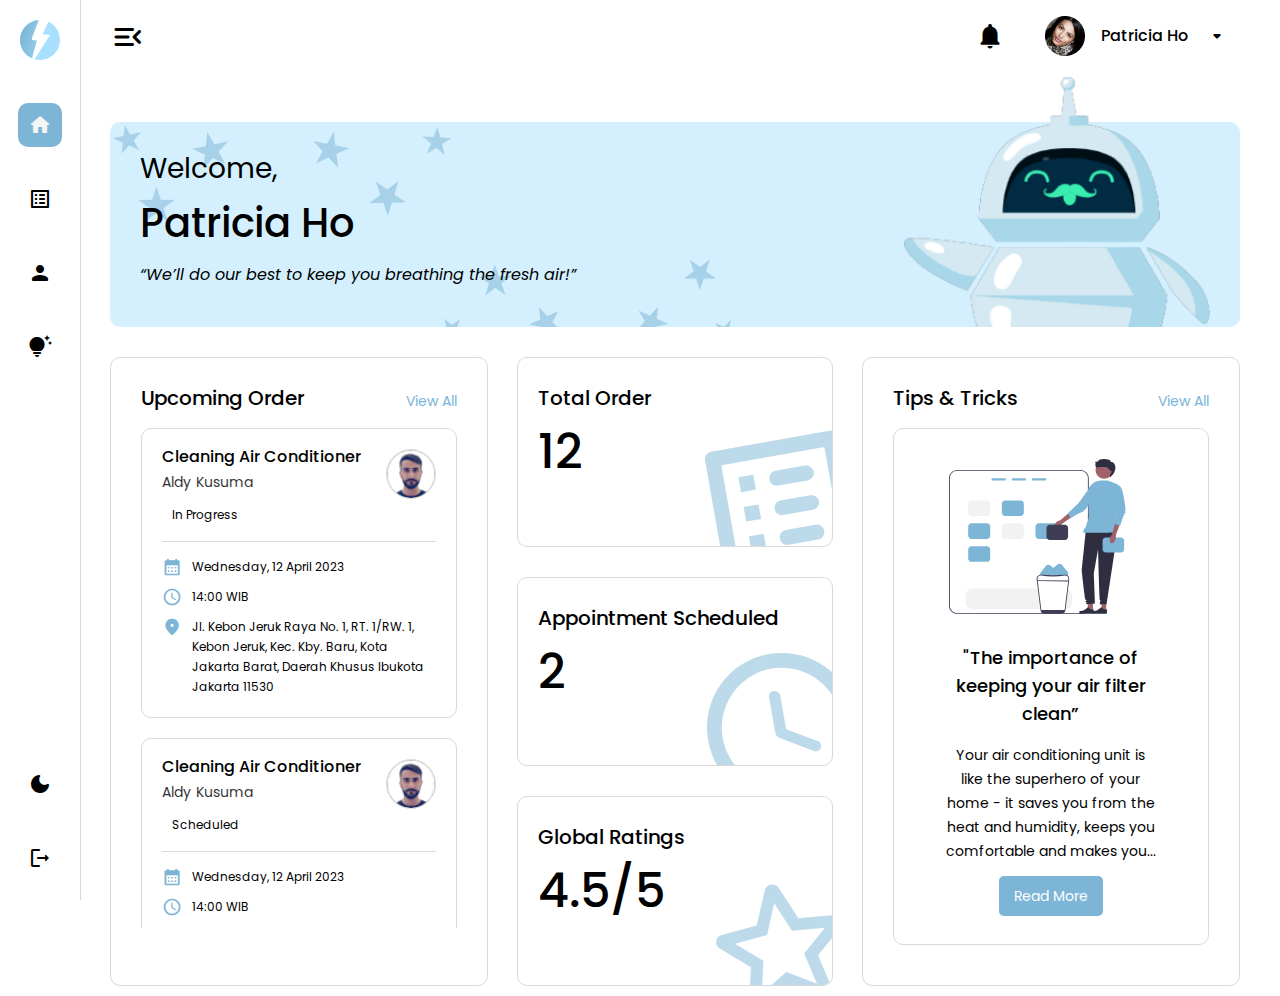
==== commit c194849b: "truncating the text from tips and tricks content in dashboard" ====
--- a/dashboard/index.html
+++ b/dashboard/index.html
@@ -284,7 +284,7 @@
                                 </div>
                                 <div class="tips-and-tricks-content">
                                     <h6 class="title">"The importance of keeping your air filter clean”</h6>
-                                    <p class="description">Your air conditioning unit is like the superhero of your home - it saves you from the heat and humidity, keeps you comfortable and makes...</p>
+                                    <p class="description">Your air conditioning unit is like the superhero of your home - it saves you from the heat and humidity, keeps you comfortable and makes you more</p>
                                     <div class="go-to-detail-content">
                                         <a class="read-more" href="#">Read More</a>
                                     </div>
